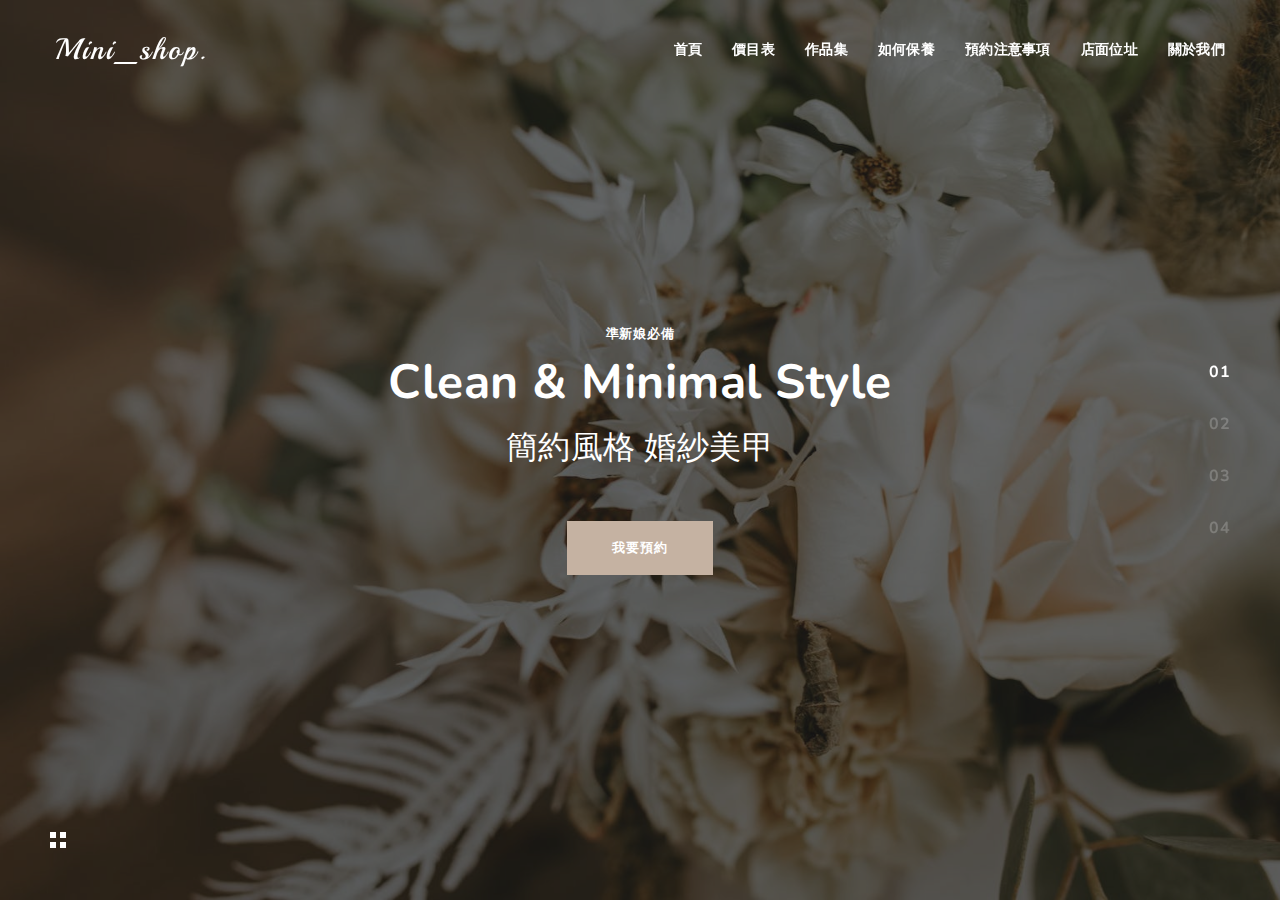
==== index.html @ 3e396a77 "demo_4_v1.0" ====
<!DOCTYPE html>
    
<html lang="zh">
<head>
    <meta charset="utf-8">
    <meta http-equiv="X-UA-Compatible" content="IE=edge">

    <title>Mini_shop | Welcome to Mini_shop</title>
    <meta name="author" content="柴柴網頁設計">
    <meta name="keywords" content="網頁設計,網站架設,個人形象網站,品牌官網,LOGO設計">
    <meta name="format-detection" content="telephone=no">
    <meta name="copyright" content="柴柴網頁設計, All Rights Reserved">
    <meta name="description" content="擅長：美業形象網站設計、個人品牌官網、網頁設計、網站架設、LOGO設計">

    <!-- Open Graph Protocol-->
    <meta property="og:type" content="website">
    <meta property="og:site_name" content="柴柴網頁設計">
    <meta property="og:title" content="柴柴網頁設計">
    <meta property="og:image" content="assets/images/home/home-fullscreen-7.png">
    <meta property="og:description" content="擅長：個人形象網站設計、個人品牌官網、網頁設計、網站架設、LOGO設計">
    <meta property="og:url" content="">

    <link rel="icon" type="image/png" href="assets/images/favicon.png">

    <meta name="viewport" content="width=device-width, initial-scale=1">

    <!-- START: Styles -->

    <!-- Google Fonts -->
    <link href="https://fonts.googleapis.com/css?family=Nunito:400,700%7cPlayball%7cPT+Serif:700i" rel="stylesheet"><!-- %7c -->

    <!-- Bootstrap -->
    <link rel="stylesheet" href="assets/vendor/bootstrap/dist/css/bootstrap.min.css">

    <!-- Font Awesome -->
    <link rel="stylesheet" href="assets/vendor/@fortawesome/fontawesome-free/css/brands.css">
    <link rel="stylesheet" href="assets/vendor/@fortawesome/fontawesome-free/css/solid.css">
    <link rel="stylesheet" href="assets/vendor/@fortawesome/fontawesome-free/css/fontawesome.css">

    <!-- Pe icon 7 stroke -->
    <link rel="stylesheet" href="assets/vendor/pixeden-stroke-7-icon/pe-icon-7-stroke/dist/pe-icon-7-stroke.min.css">

    <!-- Lightgallery -->
    <link rel="stylesheet" type="text/css" href="assets/vendor/lightgallery/dist/css/lightgallery.min.css">

    <!-- Swiper -->
    <link rel="stylesheet" type="text/css" href="assets/vendor/swiper/dist/css/swiper.min.css">

    <!-- Mimilism -->
    <link rel="stylesheet" href="assets/css/mimilism.css">

    <!-- Custom Styles -->
    <link rel="stylesheet" href="assets/css/custom.css">
    
    <!-- END: Styles -->

    <!-- jQuery -->
    <script src="assets/vendor/jquery/dist/jquery.min.js"></script>

</head>

<body>
    <div class="dk-main">
    <!--
        START: Navbar

        Additional Classes:
            .dk-navbar-sticky
            .dk-navbar-transparent
            .dk-navbar-white
            .dk-navbar-fullscreen || .dk-navbar-(xl, lg, md, sm)-fullscreen
    -->
        <nav class="dk-navbar dk-navbar-fixed dk-navbar-transparent dk-navbar-white dk-navbar-lg-fullscreen">
            <div class="container">
                <div class="dk-nav-content">
                    <a href="index.html" class="dk-nav-logo">Mini_shop.</a>
                    <ul class="dk-nav dk-nav-align-right">  
                        <li class="">
                            <a href="index.html">
                                首頁
                            </a>
                        </li>
                        <li class="">
                            <a href="price.html">
                                價目表
                            </a>
                        </li>
                        <li class="">
                            <a href="work.html">
                                作品集
                            </a>
                        </li>
                        <li>
                            <a href="QApage.html">
                                如何保養
                            </a>
                        </li>
                        <li>
                            <a href="reserve.html">
                                預約注意事項
                            </a>
                        </li>
                        <li class="">
                            <a href="contact.html">
                                店面位址
                            </a>
                        </li> 
                        <li class="">
                            <a href="about.html">
                                關於我們
                            </a>
                        </li>
                    </ul>
                </div>
            </div>
        </nav>

        <div class="dk-navbar dk-navbar-fullscreen">
            <div class="container">
                <div class="d-block"></div>
                <div class="dk-nav-content">
                </div>
            </div>
        </div>
        <!-- END: Navbar -->


        <!-- START: Slider Fullscreen

                Additional Classes:
                .dk-swiper-fullscreen

            Additional Attributes:
                data-swiper-arrows
                data-swiper-arrows-clone
                data-swiper-speed
                data-swiper-space
                data-swiper-slides
                data-swiper-loop
                data-swiper-freeMode
                data-swiper-autoHeight
                data-swiper-breakpoints
                data-swiper-grabCursor
                data-swiper-lazy

        -->
        <div class="swiper-container dk-swiper dk-swiper-fullscreen dk-swiper-white"
            data-swiper-slides="1"
            data-swiper-space="0"
            data-swiper-speed="600"
            data-swiper-fullscreen="true"
            data-swiper-pagination="true"
            data-swiper-lazy="true">

            <div class="swiper-wrapper">
                
                
                <div class="swiper-slide">
                    <div class="dk-swiper-slide">
                        <div class="bg-image bg-image-right" style="background-color: #fff;">
                            <img data-src="assets/images/home/work_25.png" class="swiper-lazy" alt="">
                            <div style="background-color: rgba(32, 32, 32, .6);"></div>
                        </div>
                        <div class="swiper-lazy-preloader swiper-lazy-preloader-white"></div>
                        <div class="dk-portfolio-item dk-portfolio-item-center dk-portfolio-item-white dk-portfolio-item-style-fullscreen">
                            <div class="dk-portfolio-item-info">
                                <div class="dk-portfolio-item-category">準新娘必備</div>
                                <h2 class="display-3 dk-portfolio-item-title"><a href="#">Clean &amp; Minimal Style</a></h2>
                                <p class="display-5 text-white">簡約風格 婚紗美甲</p>
                                <a href="reserve.html" class="dk-btn dk-btn-hover-white dk-btn-md mt-25">我要預約</a>
                            </div>
                            <a href="reserve.html" class="dk-icon-quote dk-icon-quote-white dk-portfolio-fullscreen-btn"></a>
                        </div>
                    </div>
                </div>
                
                
                <div class="swiper-slide">
                    <div class="dk-swiper-slide">
                        <div class="bg-image bg-image-right" style="background-color: #fff;">
                            <img data-src="assets/images/home/work_26.png" class="swiper-lazy" alt="">
                            <div style="background-color: rgba(32, 32, 32, .6);"></div>
                        </div>
                        <div class="swiper-lazy-preloader swiper-lazy-preloader-white"></div>
                        <div class="dk-portfolio-item dk-portfolio-item-center dk-portfolio-item-white dk-portfolio-item-style-fullscreen">
                            <div class="dk-portfolio-item-info">
                                <div class="dk-portfolio-item-category">紀念日籌備</div>
                                <h2 class="display-3 dk-portfolio-item-title"><a href="#">Some Wedding Day</a></h2>
                                <p class="display-5 text-white">客製化 結婚紀念款</p>
                                <a href="reserve.html" class="dk-btn dk-btn-hover-white dk-btn-md mt-25">我要預約</a>
                            </div>
                            <a href="reserve.html" class="dk-icon-quote dk-icon-quote-white dk-portfolio-fullscreen-btn"></a>
                        </div>
                    </div>
                </div>
                
                
                <div class="swiper-slide">
                    <div class="dk-swiper-slide">
                        <div class="bg-image bg-image-right" style="background-color: #fff;">
                            <img data-src="assets/images/home/work_27.png" class="swiper-lazy" alt="">
                            <div style="background-color: rgba(32, 32, 32, .6);"></div>
                        </div>
                        <div class="swiper-lazy-preloader swiper-lazy-preloader-white"></div>
                        <div class="dk-portfolio-item dk-portfolio-item-center dk-portfolio-item-white dk-portfolio-item-style-fullscreen">
                            <div class="dk-portfolio-item-info">
                                <div class="dk-portfolio-item-category">Design</div>
                                <h2 class="display-3 dk-portfolio-item-title"><a href="#">Minimal Style</a></h2>
                                <p class="display-5 text-white">簡約質感風格</p>
                                <a href="work.html" class="dk-btn dk-btn-hover-white dk-btn-md mt-25">點我看作品</a>
                            </div>
                            <a href="work.html" class="dk-icon-quote dk-icon-quote-white dk-portfolio-fullscreen-btn"></a>
                        </div>
                    </div>
                </div>
                
                
                <div class="swiper-slide">
                    <div class="dk-swiper-slide">
                        <div class="bg-image bg-image-right" style="background-color: #fff;">
                            <img data-src="assets/images/home/work_28.png" class="swiper-lazy" alt="">
                            <div style="background-color: rgba(32, 32, 32, .6);"></div>
                        </div>
                        <div class="swiper-lazy-preloader swiper-lazy-preloader-white"></div>
                        <div class="dk-portfolio-item dk-portfolio-item-center dk-portfolio-item-white dk-portfolio-item-style-fullscreen">
                            <div class="dk-portfolio-item-info">
                                <div class="dk-portfolio-item-category">極致保養</div>
                                <h2 class="display-3 dk-portfolio-item-title"><a href="#">Essential Oil Care</a></h2>
                                <p class="display-5 text-white">精選精油保養</p>
                                <a href="QApage.html" class="dk-btn dk-btn-hover-white dk-btn-md mt-25">如何保養</a>
                            </div>
                            <a href="QApage.html" class="dk-icon-quote dk-icon-quote-white dk-portfolio-fullscreen-btn"></a>
                        </div>
                    </div>
                </div>
                
            </div>
            <div class="swiper-pagination"></div>
        </div>
        <!-- END: Slider Main -->


    </div>

    
    
<!-- START: Scripts -->

<!-- Object Fit Images -->
<script src="assets/vendor/object-fit-images/dist/ofi.min.js"></script>

<!-- Popper -->
<script src="assets/vendor/popper.js/dist/umd/popper.min.js"></script>

<!-- Bootstrap -->
<script src="assets/vendor/tether/dist/js/tether.min.js"></script>
<script src="assets/vendor/bootstrap/dist/js/bootstrap.min.js"></script>

<!-- Sticky Kit -->
<script src="assets/vendor/sticky-kit/dist/sticky-kit.min.js"></script>

<!-- Jarallax -->
<script src="assets/vendor/jarallax/dist/jarallax.min.js"></script>
<script src="assets/vendor/jarallax/dist/jarallax-video.min.js"></script>

<!-- Isotope -->
<script src="assets/vendor/isotope-layout/dist/isotope.pkgd.min.js"></script>

<!-- ImagesLoaded -->
<script src="assets/vendor/imagesloaded/imagesloaded.pkgd.min.js"></script>

<!-- Lightgallery -->
<script src="assets/vendor/lightgallery/dist/js/lightgallery.min.js"></script>
<script src="assets/vendor/lg-fullscreen/dist/lg-fullscreen.min.js"></script>
<script src="assets/vendor/lg-video/dist/lg-video.min.js"></script>

<!-- Swiper -->
<script src="assets/vendor/swiper/dist/js/swiper.min.js"></script>

<!-- Jquery Form -->
<script src="assets/vendor/jquery-form/dist/jquery.form.min.js"></script>

<!-- The Mimilism -->
<script src="assets/js/mimilism.min.js"></script>
<script src="assets/js/mimilism-init.js"></script>
<!-- END: Scripts -->


    
</body>
</html>
---- assets/vendor/@fortawesome/fontawesome-free/css/brands.css ----
/*!
 * Font Awesome Free 5.2.0 by @fontawesome - https://fontawesome.com
 * License - https://fontawesome.com/license (Icons: CC BY 4.0, Fonts: SIL OFL 1.1, Code: MIT License)
 */
@font-face {
  font-family: 'Font Awesome 5 Brands';
  font-style: normal;
  font-weight: normal;
  src: url("../webfonts/fa-brands-400.eot");
  src: url("../webfonts/fa-brands-400.eot?#iefix") format("embedded-opentype"), url("../webfonts/fa-brands-400.woff2") format("woff2"), url("../webfonts/fa-brands-400.woff") format("woff"), url("../webfonts/fa-brands-400.ttf") format("truetype"), url("../webfonts/fa-brands-400.svg#fontawesome") format("svg"); }

.fab {
  font-family: 'Font Awesome 5 Brands'; }
---- assets/vendor/@fortawesome/fontawesome-free/css/solid.css ----
/*!
 * Font Awesome Free 5.2.0 by @fontawesome - https://fontawesome.com
 * License - https://fontawesome.com/license (Icons: CC BY 4.0, Fonts: SIL OFL 1.1, Code: MIT License)
 */
@font-face {
  font-family: 'Font Awesome 5 Free';
  font-style: normal;
  font-weight: 900;
  src: url("../webfonts/fa-solid-900.eot");
  src: url("../webfonts/fa-solid-900.eot?#iefix") format("embedded-opentype"), url("../webfonts/fa-solid-900.woff2") format("woff2"), url("../webfonts/fa-solid-900.woff") format("woff"), url("../webfonts/fa-solid-900.ttf") format("truetype"), url("../webfonts/fa-solid-900.svg#fontawesome") format("svg"); }

.fa,
.fas {
  font-family: 'Font Awesome 5 Free';
  font-weight: 900; }
---- assets/vendor/pixeden-stroke-7-icon/pe-icon-7-stroke/dist/pe-icon-7-stroke.min.css ----
.pe-fw,.pe-li{text-align:center}@font-face{font-family:Pe-icon-7-stroke;src:url(../fonts/Pe-icon-7-stroke.eot?d7yf1v);src:url(../fonts/Pe-icon-7-stroke.eot?#iefixd7yf1v) format('embedded-opentype'),url(../fonts/Pe-icon-7-stroke.woff?d7yf1v) format('woff'),url(../fonts/Pe-icon-7-stroke.ttf?d7yf1v) format('truetype'),url(../fonts/Pe-icon-7-stroke.svg?d7yf1v#Pe-icon-7-stroke) format('svg');font-weight:400;font-style:normal}[class*=" pe-7s-"],[class^=pe-7s-]{display:inline-block;font-family:Pe-icon-7-stroke;speak:none;font-style:normal;font-weight:400;font-variant:normal;text-transform:none;line-height:1;-webkit-font-smoothing:antialiased;-moz-osx-font-smoothing:grayscale}/*! Modified from font-awesome helper CSS classes - PIXEDEN
 *  Font Awesome 4.0.3 by @davegandy - http://fontawesome.io - @fontawesome
 *  License - http://fontawesome.io/license (CSS: MIT License)
 */.pe-lg{font-size:1.33em;line-height:.75em;vertical-align:-15%}.pe-stack,.pe-va{vertical-align:middle}.pe-2x{font-size:2em}.pe-3x{font-size:3em}.pe-4x{font-size:4em}.pe-5x{font-size:5em}.pe-fw{width:1.28571em}.pe-ul{padding-left:0;margin-left:2.14286em;list-style-type:none}.pe-ul>li{position:relative}.pe-li{position:absolute;left:-2.14286em;width:2.14286em;top:.14286em}.pe-li.pe-lg{left:-1.85714em}.pe-border{padding:.2em .25em .15em;border-radius:.1em;border:.08em solid #eaeaea}.pull-right{float:right}.pe.pull-left{float:left;margin-right:.3em;margin-left:.3em}.pe-spin{-webkit-animation:spin 2s infinite linear;animation:spin 2s infinite linear}@-webkit-keyframes spin{0%{-webkit-transform:rotate(0);transform:rotate(0)}100%{-webkit-transform:rotate(359deg);transform:rotate(359deg)}}@keyframes spin{0%{-webkit-transform:rotate(0);transform:rotate(0)}100%{-webkit-transform:rotate(359deg);transform:rotate(359deg)}}.pe-rotate-90{filter:progid:DXImageTransform.Microsoft.BasicImage(rotation=1);-webkit-transform:rotate(90deg);-ms-transform:rotate(90deg);transform:rotate(90deg)}.pe-rotate-180{filter:progid:DXImageTransform.Microsoft.BasicImage(rotation=2);-webkit-transform:rotate(180deg);-ms-transform:rotate(180deg);transform:rotate(180deg)}.pe-rotate-270{filter:progid:DXImageTransform.Microsoft.BasicImage(rotation=3);-webkit-transform:rotate(270deg);-ms-transform:rotate(270deg);transform:rotate(270deg)}.pe-flip-horizontal{filter:progid:DXImageTransform.Microsoft.BasicImage(rotation=0, mirror=1);-webkit-transform:scale(-1,1);-ms-transform:scale(-1,1);transform:scale(-1,1)}.pe-flip-vertical{filter:progid:DXImageTransform.Microsoft.BasicImage(rotation=2, mirror=1);-webkit-transform:scale(1,-1);-ms-transform:scale(1,-1);transform:scale(1,-1)}.pe-stack{position:relative;display:inline-block;width:2em;height:2em;line-height:2em}.pe-stack-1x,.pe-stack-2x{position:absolute;left:0;width:100%;text-align:center}.pe-stack-1x{line-height:inherit}.pe-stack-2x{font-size:2em}.pe-inverse{color:#fff}.pe-7s-album:before{content:"\e6aa"}.pe-7s-arc:before{content:"\e6ab"}.pe-7s-back-2:before{content:"\e6ac"}.pe-7s-bandaid:before{content:"\e6ad"}.pe-7s-car:before{content:"\e6ae"}.pe-7s-diamond:before{content:"\e6af"}.pe-7s-door-lock:before{content:"\e6b0"}.pe-7s-eyedropper:before{content:"\e6b1"}.pe-7s-female:before{content:"\e6b2"}.pe-7s-gym:before{content:"\e6b3"}.pe-7s-hammer:before{content:"\e6b4"}.pe-7s-headphones:before{content:"\e6b5"}.pe-7s-helm:before{content:"\e6b6"}.pe-7s-hourglass:before{content:"\e6b7"}.pe-7s-leaf:before{content:"\e6b8"}.pe-7s-magic-wand:before{content:"\e6b9"}.pe-7s-male:before{content:"\e6ba"}.pe-7s-map-2:before{content:"\e6bb"}.pe-7s-next-2:before{content:"\e6bc"}.pe-7s-paint-bucket:before{content:"\e6bd"}.pe-7s-pendrive:before{content:"\e6be"}.pe-7s-photo:before{content:"\e6bf"}.pe-7s-piggy:before{content:"\e6c0"}.pe-7s-plugin:before{content:"\e6c1"}.pe-7s-refresh-2:before{content:"\e6c2"}.pe-7s-rocket:before{content:"\e6c3"}.pe-7s-settings:before{content:"\e6c4"}.pe-7s-shield:before{content:"\e6c5"}.pe-7s-smile:before{content:"\e6c6"}.pe-7s-usb:before{content:"\e6c7"}.pe-7s-vector:before{content:"\e6c8"}.pe-7s-wine:before{content:"\e6c9"}.pe-7s-cloud-upload:before{content:"\e68a"}.pe-7s-cash:before{content:"\e68c"}.pe-7s-close:before{content:"\e680"}.pe-7s-bluetooth:before{content:"\e68d"}.pe-7s-cloud-download:before{content:"\e68b"}.pe-7s-way:before{content:"\e68e"}.pe-7s-close-circle:before{content:"\e681"}.pe-7s-id:before{content:"\e68f"}.pe-7s-angle-up:before{content:"\e682"}.pe-7s-wristwatch:before{content:"\e690"}.pe-7s-angle-up-circle:before{content:"\e683"}.pe-7s-world:before{content:"\e691"}.pe-7s-angle-right:before{content:"\e684"}.pe-7s-volume:before{content:"\e692"}.pe-7s-angle-right-circle:before{content:"\e685"}.pe-7s-users:before{content:"\e693"}.pe-7s-angle-left:before{content:"\e686"}.pe-7s-user-female:before{content:"\e694"}.pe-7s-angle-left-circle:before{content:"\e687"}.pe-7s-up-arrow:before{content:"\e695"}.pe-7s-angle-down:before{content:"\e688"}.pe-7s-switch:before{content:"\e696"}.pe-7s-angle-down-circle:before{content:"\e689"}.pe-7s-scissors:before{content:"\e697"}.pe-7s-wallet:before{content:"\e600"}.pe-7s-safe:before{content:"\e698"}.pe-7s-volume2:before{content:"\e601"}.pe-7s-volume1:before{content:"\e602"}.pe-7s-voicemail:before{content:"\e603"}.pe-7s-video:before{content:"\e604"}.pe-7s-user:before{content:"\e605"}.pe-7s-upload:before{content:"\e606"}.pe-7s-unlock:before{content:"\e607"}.pe-7s-umbrella:before{content:"\e608"}.pe-7s-trash:before{content:"\e609"}.pe-7s-tools:before{content:"\e60a"}.pe-7s-timer:before{content:"\e60b"}.pe-7s-ticket:before{content:"\e60c"}.pe-7s-target:before{content:"\e60d"}.pe-7s-sun:before{content:"\e60e"}.pe-7s-study:before{content:"\e60f"}.pe-7s-stopwatch:before{content:"\e610"}.pe-7s-star:before{content:"\e611"}.pe-7s-speaker:before{content:"\e612"}.pe-7s-signal:before{content:"\e613"}.pe-7s-shuffle:before{content:"\e614"}.pe-7s-shopbag:before{content:"\e615"}.pe-7s-share:before{content:"\e616"}.pe-7s-server:before{content:"\e617"}.pe-7s-search:before{content:"\e618"}.pe-7s-film:before{content:"\e6a5"}.pe-7s-science:before{content:"\e619"}.pe-7s-disk:before{content:"\e6a6"}.pe-7s-ribbon:before{content:"\e61a"}.pe-7s-repeat:before{content:"\e61b"}.pe-7s-refresh:before{content:"\e61c"}.pe-7s-add-user:before{content:"\e6a9"}.pe-7s-refresh-cloud:before{content:"\e61d"}.pe-7s-paperclip:before{content:"\e69c"}.pe-7s-radio:before{content:"\e61e"}.pe-7s-note2:before{content:"\e69d"}.pe-7s-print:before{content:"\e61f"}.pe-7s-network:before{content:"\e69e"}.pe-7s-prev:before{content:"\e620"}.pe-7s-mute:before{content:"\e69f"}.pe-7s-power:before{content:"\e621"}.pe-7s-medal:before{content:"\e6a0"}.pe-7s-portfolio:before{content:"\e622"}.pe-7s-like2:before{content:"\e6a1"}.pe-7s-plus:before{content:"\e623"}.pe-7s-left-arrow:before{content:"\e6a2"}.pe-7s-play:before{content:"\e624"}.pe-7s-key:before{content:"\e6a3"}.pe-7s-plane:before{content:"\e625"}.pe-7s-joy:before{content:"\e6a4"}.pe-7s-photo-gallery:before{content:"\e626"}.pe-7s-pin:before{content:"\e69b"}.pe-7s-phone:before{content:"\e627"}.pe-7s-plug:before{content:"\e69a"}.pe-7s-pen:before{content:"\e628"}.pe-7s-right-arrow:before{content:"\e699"}.pe-7s-paper-plane:before{content:"\e629"}.pe-7s-delete-user:before{content:"\e6a7"}.pe-7s-paint:before{content:"\e62a"}.pe-7s-bottom-arrow:before{content:"\e6a8"}.pe-7s-notebook:before{content:"\e62b"}.pe-7s-note:before{content:"\e62c"}.pe-7s-next:before{content:"\e62d"}.pe-7s-news-paper:before{content:"\e62e"}.pe-7s-musiclist:before{content:"\e62f"}.pe-7s-music:before{content:"\e630"}.pe-7s-mouse:before{content:"\e631"}.pe-7s-more:before{content:"\e632"}.pe-7s-moon:before{content:"\e633"}.pe-7s-monitor:before{content:"\e634"}.pe-7s-micro:before{content:"\e635"}.pe-7s-menu:before{content:"\e636"}.pe-7s-map:before{content:"\e637"}.pe-7s-map-marker:before{content:"\e638"}.pe-7s-mail:before{content:"\e639"}.pe-7s-mail-open:before{content:"\e63a"}.pe-7s-mail-open-file:before{content:"\e63b"}.pe-7s-magnet:before{content:"\e63c"}.pe-7s-loop:before{content:"\e63d"}.pe-7s-look:before{content:"\e63e"}.pe-7s-lock:before{content:"\e63f"}.pe-7s-lintern:before{content:"\e640"}.pe-7s-link:before{content:"\e641"}.pe-7s-like:before{content:"\e642"}.pe-7s-light:before{content:"\e643"}.pe-7s-less:before{content:"\e644"}.pe-7s-keypad:before{content:"\e645"}.pe-7s-junk:before{content:"\e646"}.pe-7s-info:before{content:"\e647"}.pe-7s-home:before{content:"\e648"}.pe-7s-help2:before{content:"\e649"}.pe-7s-help1:before{content:"\e64a"}.pe-7s-graph3:before{content:"\e64b"}.pe-7s-graph2:before{content:"\e64c"}.pe-7s-graph1:before{content:"\e64d"}.pe-7s-graph:before{content:"\e64e"}.pe-7s-global:before{content:"\e64f"}.pe-7s-gleam:before{content:"\e650"}.pe-7s-glasses:before{content:"\e651"}.pe-7s-gift:before{content:"\e652"}.pe-7s-folder:before{content:"\e653"}.pe-7s-flag:before{content:"\e654"}.pe-7s-filter:before{content:"\e655"}.pe-7s-file:before{content:"\e656"}.pe-7s-expand1:before{content:"\e657"}.pe-7s-exapnd2:before{content:"\e658"}.pe-7s-edit:before{content:"\e659"}.pe-7s-drop:before{content:"\e65a"}.pe-7s-drawer:before{content:"\e65b"}.pe-7s-download:before{content:"\e65c"}.pe-7s-display2:before{content:"\e65d"}.pe-7s-display1:before{content:"\e65e"}.pe-7s-diskette:before{content:"\e65f"}.pe-7s-date:before{content:"\e660"}.pe-7s-cup:before{content:"\e661"}.pe-7s-culture:before{content:"\e662"}.pe-7s-crop:before{content:"\e663"}.pe-7s-credit:before{content:"\e664"}.pe-7s-copy-file:before{content:"\e665"}.pe-7s-config:before{content:"\e666"}.pe-7s-compass:before{content:"\e667"}.pe-7s-comment:before{content:"\e668"}.pe-7s-coffee:before{content:"\e669"}.pe-7s-cloud:before{content:"\e66a"}.pe-7s-clock:before{content:"\e66b"}.pe-7s-check:before{content:"\e66c"}.pe-7s-chat:before{content:"\e66d"}.pe-7s-cart:before{content:"\e66e"}.pe-7s-camera:before{content:"\e66f"}.pe-7s-call:before{content:"\e670"}.pe-7s-calculator:before{content:"\e671"}.pe-7s-browser:before{content:"\e672"}.pe-7s-box2:before{content:"\e673"}.pe-7s-box1:before{content:"\e674"}.pe-7s-bookmarks:before{content:"\e675"}.pe-7s-bicycle:before{content:"\e676"}.pe-7s-bell:before{content:"\e677"}.pe-7s-battery:before{content:"\e678"}.pe-7s-ball:before{content:"\e679"}.pe-7s-back:before{content:"\e67a"}.pe-7s-attention:before{content:"\e67b"}.pe-7s-anchor:before{content:"\e67c"}.pe-7s-albums:before{content:"\e67d"}.pe-7s-alarm:before{content:"\e67e"}.pe-7s-airplay:before{content:"\e67f"}
---- assets/vendor/lightgallery/dist/css/lightgallery.min.css ----
.lg-sub-html,.lg-toolbar{background-color:rgba(0,0,0,.45)}@font-face{font-family:lg;src:url(../fonts/lg.eot?n1z373);src:url(../fonts/lg.eot?#iefixn1z373) format("embedded-opentype"),url(../fonts/lg.woff?n1z373) format("woff"),url(../fonts/lg.ttf?n1z373) format("truetype"),url(../fonts/lg.svg?n1z373#lg) format("svg");font-weight:400;font-style:normal}.lg-icon{font-family:lg;speak:none;font-style:normal;font-weight:400;font-variant:normal;text-transform:none;line-height:1;-webkit-font-smoothing:antialiased;-moz-osx-font-smoothing:grayscale}.lg-actions .lg-next,.lg-actions .lg-prev{background-color:rgba(0,0,0,.45);border-radius:2px;color:#999;cursor:pointer;display:block;font-size:22px;margin-top:-10px;padding:8px 10px 9px;position:absolute;top:50%;z-index:1080;border:none;outline:0}.lg-actions .lg-next.disabled,.lg-actions .lg-prev.disabled{pointer-events:none;opacity:.5}.lg-actions .lg-next:hover,.lg-actions .lg-prev:hover{color:#FFF}.lg-actions .lg-next{right:20px}.lg-actions .lg-next:before{content:"\e095"}.lg-actions .lg-prev{left:20px}.lg-actions .lg-prev:after{content:"\e094"}@-webkit-keyframes lg-right-end{0%,100%{left:0}50%{left:-30px}}@-moz-keyframes lg-right-end{0%,100%{left:0}50%{left:-30px}}@-ms-keyframes lg-right-end{0%,100%{left:0}50%{left:-30px}}@keyframes lg-right-end{0%,100%{left:0}50%{left:-30px}}@-webkit-keyframes lg-left-end{0%,100%{left:0}50%{left:30px}}@-moz-keyframes lg-left-end{0%,100%{left:0}50%{left:30px}}@-ms-keyframes lg-left-end{0%,100%{left:0}50%{left:30px}}@keyframes lg-left-end{0%,100%{left:0}50%{left:30px}}.lg-outer.lg-right-end .lg-object{-webkit-animation:lg-right-end .3s;-o-animation:lg-right-end .3s;animation:lg-right-end .3s;position:relative}.lg-outer.lg-left-end .lg-object{-webkit-animation:lg-left-end .3s;-o-animation:lg-left-end .3s;animation:lg-left-end .3s;position:relative}.lg-toolbar{z-index:1082;left:0;position:absolute;top:0;width:100%}.lg-toolbar .lg-icon{color:#999;cursor:pointer;float:right;font-size:24px;height:47px;line-height:27px;padding:10px 0;text-align:center;width:50px;text-decoration:none!important;outline:0;-webkit-transition:color .2s linear;-o-transition:color .2s linear;transition:color .2s linear}.lg-toolbar .lg-icon:hover{color:#FFF}.lg-toolbar .lg-close:after{content:"\e070"}.lg-toolbar .lg-download:after{content:"\e0f2"}.lg-sub-html{bottom:0;color:#EEE;font-size:16px;left:0;padding:10px 40px;position:fixed;right:0;text-align:center;z-index:1080}.lg-sub-html h4{margin:0;font-size:13px;font-weight:700}.lg-sub-html p{font-size:12px;margin:5px 0 0}#lg-counter{color:#999;display:inline-block;font-size:16px;padding-left:20px;padding-top:12px;vertical-align:middle}.lg-next,.lg-prev,.lg-toolbar{opacity:1;-webkit-transition:-webkit-transform .35s cubic-bezier(0,0,.25,1) 0s,opacity .35s cubic-bezier(0,0,.25,1) 0s,color .2s linear;-moz-transition:-moz-transform .35s cubic-bezier(0,0,.25,1) 0s,opacity .35s cubic-bezier(0,0,.25,1) 0s,color .2s linear;-o-transition:-o-transform .35s cubic-bezier(0,0,.25,1) 0s,opacity .35s cubic-bezier(0,0,.25,1) 0s,color .2s linear;transition:transform .35s cubic-bezier(0,0,.25,1) 0s,opacity .35s cubic-bezier(0,0,.25,1) 0s,color .2s linear}.lg-hide-items .lg-prev{opacity:0;-webkit-transform:translate3d(-10px,0,0);transform:translate3d(-10px,0,0)}.lg-hide-items .lg-next{opacity:0;-webkit-transform:translate3d(10px,0,0);transform:translate3d(10px,0,0)}.lg-hide-items .lg-toolbar{opacity:0;-webkit-transform:translate3d(0,-10px,0);transform:translate3d(0,-10px,0)}body:not(.lg-from-hash) .lg-outer.lg-start-zoom .lg-object{-webkit-transform:scale3d(.5,.5,.5);transform:scale3d(.5,.5,.5);opacity:0;-webkit-transition:-webkit-transform 250ms cubic-bezier(0,0,.25,1) 0s,opacity 250ms cubic-bezier(0,0,.25,1)!important;-moz-transition:-moz-transform 250ms cubic-bezier(0,0,.25,1) 0s,opacity 250ms cubic-bezier(0,0,.25,1)!important;-o-transition:-o-transform 250ms cubic-bezier(0,0,.25,1) 0s,opacity 250ms cubic-bezier(0,0,.25,1)!important;transition:transform 250ms cubic-bezier(0,0,.25,1) 0s,opacity 250ms cubic-bezier(0,0,.25,1)!important;-webkit-transform-origin:50% 50%;-moz-transform-origin:50% 50%;-ms-transform-origin:50% 50%;transform-origin:50% 50%}body:not(.lg-from-hash) .lg-outer.lg-start-zoom .lg-item.lg-complete .lg-object{-webkit-transform:scale3d(1,1,1);transform:scale3d(1,1,1);opacity:1}.lg-outer .lg-thumb-outer{background-color:#0D0A0A;bottom:0;position:absolute;width:100%;z-index:1080;max-height:350px;-webkit-transform:translate3d(0,100%,0);transform:translate3d(0,100%,0);-webkit-transition:-webkit-transform .25s cubic-bezier(0,0,.25,1) 0s;-moz-transition:-moz-transform .25s cubic-bezier(0,0,.25,1) 0s;-o-transition:-o-transform .25s cubic-bezier(0,0,.25,1) 0s;transition:transform .25s cubic-bezier(0,0,.25,1) 0s}.lg-outer .lg-thumb-outer.lg-grab .lg-thumb-item{cursor:-webkit-grab;cursor:-moz-grab;cursor:-o-grab;cursor:-ms-grab;cursor:grab}.lg-outer .lg-thumb-outer.lg-grabbing .lg-thumb-item{cursor:move;cursor:-webkit-grabbing;cursor:-moz-grabbing;cursor:-o-grabbing;cursor:-ms-grabbing;cursor:grabbing}.lg-outer .lg-thumb-outer.lg-dragging .lg-thumb{-webkit-transition-duration:0s!important;transition-duration:0s!important}.lg-outer.lg-thumb-open .lg-thumb-outer{-webkit-transform:translate3d(0,0,0);transform:translate3d(0,0,0)}.lg-outer .lg-thumb{padding:10px 0;height:100%;margin-bottom:-5px}.lg-outer .lg-thumb-item{cursor:pointer;float:left;overflow:hidden;height:100%;border:2px solid #FFF;border-radius:4px;margin-bottom:5px}@media (min-width:1025px){.lg-outer .lg-thumb-item{-webkit-transition:border-color .25s ease;-o-transition:border-color .25s ease;transition:border-color .25s ease}}.lg-outer .lg-thumb-item.active,.lg-outer .lg-thumb-item:hover{border-color:#a90707}.lg-outer .lg-thumb-item img{width:100%;height:100%;object-fit:cover}.lg-outer.lg-has-thumb .lg-item{padding-bottom:120px}.lg-outer.lg-can-toggle .lg-item{padding-bottom:0}.lg-outer.lg-pull-caption-up .lg-sub-html{-webkit-transition:bottom .25s ease;-o-transition:bottom .25s ease;transition:bottom .25s ease}.lg-outer.lg-pull-caption-up.lg-thumb-open .lg-sub-html{bottom:100px}.lg-outer .lg-toogle-thumb{background-color:#0D0A0A;border-radius:2px 2px 0 0;color:#999;cursor:pointer;font-size:24px;height:39px;line-height:27px;padding:5px 0;position:absolute;right:20px;text-align:center;top:-39px;width:50px}.lg-outer .lg-toogle-thumb:hover,.lg-outer.lg-dropdown-active #lg-share{color:#FFF}.lg-outer .lg-toogle-thumb:after{content:"\e1ff"}.lg-outer .lg-video-cont{display:inline-block;vertical-align:middle;max-width:1140px;max-height:100%;width:100%;padding:0 5px}.lg-outer .lg-video{width:100%;height:0;padding-bottom:56.25%;overflow:hidden;position:relative}.lg-outer .lg-video .lg-object{display:inline-block;position:absolute;top:0;left:0;width:100%!important;height:100%!important}.lg-outer .lg-video .lg-video-play{width:84px;height:59px;position:absolute;left:50%;top:50%;margin-left:-42px;margin-top:-30px;z-index:1080;cursor:pointer}.lg-outer .lg-has-iframe .lg-video{-webkit-overflow-scrolling:touch;overflow:auto}.lg-outer .lg-has-vimeo .lg-video-play{background:url(../img/vimeo-play.png) no-repeat}.lg-outer .lg-has-vimeo:hover .lg-video-play{background:url(../img/vimeo-play.png) 0 -58px no-repeat}.lg-outer .lg-has-html5 .lg-video-play{background:url(../img/video-play.png) no-repeat;height:64px;margin-left:-32px;margin-top:-32px;width:64px;opacity:.8}.lg-outer .lg-has-html5:hover .lg-video-play{opacity:1}.lg-outer .lg-has-youtube .lg-video-play{background:url(../img/youtube-play.png) no-repeat}.lg-outer .lg-has-youtube:hover .lg-video-play{background:url(../img/youtube-play.png) 0 -60px no-repeat}.lg-outer .lg-video-object{width:100%!important;height:100%!important;position:absolute;top:0;left:0}.lg-outer .lg-has-video .lg-video-object{visibility:hidden}.lg-outer .lg-has-video.lg-video-playing .lg-object,.lg-outer .lg-has-video.lg-video-playing .lg-video-play{display:none}.lg-outer .lg-has-video.lg-video-playing .lg-video-object{visibility:visible}.lg-progress-bar{background-color:#333;height:5px;left:0;position:absolute;top:0;width:100%;z-index:1083;opacity:0;-webkit-transition:opacity 80ms ease 0s;-moz-transition:opacity 80ms ease 0s;-o-transition:opacity 80ms ease 0s;transition:opacity 80ms ease 0s}.lg-progress-bar .lg-progress{background-color:#a90707;height:5px;width:0}.lg-progress-bar.lg-start .lg-progress{width:100%}.lg-show-autoplay .lg-progress-bar{opacity:1}.lg-autoplay-button:after{content:"\e01d"}.lg-show-autoplay .lg-autoplay-button:after{content:"\e01a"}.lg-outer.lg-css3.lg-zoom-dragging .lg-item.lg-complete.lg-zoomable .lg-image,.lg-outer.lg-css3.lg-zoom-dragging .lg-item.lg-complete.lg-zoomable .lg-img-wrap{-webkit-transition-duration:0s;transition-duration:0s}.lg-outer.lg-use-transition-for-zoom .lg-item.lg-complete.lg-zoomable .lg-img-wrap{-webkit-transition:-webkit-transform .3s cubic-bezier(0,0,.25,1) 0s;-moz-transition:-moz-transform .3s cubic-bezier(0,0,.25,1) 0s;-o-transition:-o-transform .3s cubic-bezier(0,0,.25,1) 0s;transition:transform .3s cubic-bezier(0,0,.25,1) 0s}.lg-outer.lg-use-left-for-zoom .lg-item.lg-complete.lg-zoomable .lg-img-wrap{-webkit-transition:left .3s cubic-bezier(0,0,.25,1) 0s,top .3s cubic-bezier(0,0,.25,1) 0s;-moz-transition:left .3s cubic-bezier(0,0,.25,1) 0s,top .3s cubic-bezier(0,0,.25,1) 0s;-o-transition:left .3s cubic-bezier(0,0,.25,1) 0s,top .3s cubic-bezier(0,0,.25,1) 0s;transition:left .3s cubic-bezier(0,0,.25,1) 0s,top .3s cubic-bezier(0,0,.25,1) 0s}.lg-outer .lg-item.lg-complete.lg-zoomable .lg-img-wrap{-webkit-transform:translate3d(0,0,0);transform:translate3d(0,0,0);-webkit-backface-visibility:hidden;-moz-backface-visibility:hidden;backface-visibility:hidden}.lg-outer .lg-item.lg-complete.lg-zoomable .lg-image{-webkit-transform:scale3d(1,1,1);transform:scale3d(1,1,1);-webkit-transition:-webkit-transform .3s cubic-bezier(0,0,.25,1) 0s,opacity .15s!important;-moz-transition:-moz-transform .3s cubic-bezier(0,0,.25,1) 0s,opacity .15s!important;-o-transition:-o-transform .3s cubic-bezier(0,0,.25,1) 0s,opacity .15s!important;transition:transform .3s cubic-bezier(0,0,.25,1) 0s,opacity .15s!important;-webkit-transform-origin:0 0;-moz-transform-origin:0 0;-ms-transform-origin:0 0;transform-origin:0 0;-webkit-backface-visibility:hidden;-moz-backface-visibility:hidden;backface-visibility:hidden}#lg-zoom-in:after{content:"\e311"}#lg-actual-size{font-size:20px}#lg-actual-size:after{content:"\e033"}#lg-zoom-out{opacity:.5;pointer-events:none}#lg-zoom-out:after{content:"\e312"}.lg-zoomed #lg-zoom-out{opacity:1;pointer-events:auto}.lg-outer .lg-pager-outer{bottom:60px;left:0;position:absolute;right:0;text-align:center;z-index:1080;height:10px}.lg-outer .lg-pager-outer.lg-pager-hover .lg-pager-cont{overflow:visible}.lg-outer .lg-pager-cont{cursor:pointer;display:inline-block;overflow:hidden;position:relative;vertical-align:top;margin:0 5px}.lg-outer .lg-pager-cont:hover .lg-pager-thumb-cont{opacity:1;-webkit-transform:translate3d(0,0,0);transform:translate3d(0,0,0)}.lg-outer .lg-pager-cont.lg-pager-active .lg-pager{box-shadow:0 0 0 2px #fff inset}.lg-outer .lg-pager-thumb-cont{background-color:#fff;color:#FFF;bottom:100%;height:83px;left:0;margin-bottom:20px;margin-left:-60px;opacity:0;padding:5px;position:absolute;width:120px;border-radius:3px;-webkit-transition:opacity .15s ease 0s,-webkit-transform .15s ease 0s;-moz-transition:opacity .15s ease 0s,-moz-transform .15s ease 0s;-o-transition:opacity .15s ease 0s,-o-transform .15s ease 0s;transition:opacity .15s ease 0s,transform .15s ease 0s;-webkit-transform:translate3d(0,5px,0);transform:translate3d(0,5px,0)}.lg-outer .lg-pager-thumb-cont img{width:100%;height:100%}.lg-outer .lg-pager{background-color:rgba(255,255,255,.5);border-radius:50%;box-shadow:0 0 0 8px rgba(255,255,255,.7) inset;display:block;height:12px;-webkit-transition:box-shadow .3s ease 0s;-o-transition:box-shadow .3s ease 0s;transition:box-shadow .3s ease 0s;width:12px}.lg-outer .lg-pager:focus,.lg-outer .lg-pager:hover{box-shadow:0 0 0 8px #fff inset}.lg-outer .lg-caret{border-left:10px solid transparent;border-right:10px solid transparent;border-top:10px dashed;bottom:-10px;display:inline-block;height:0;left:50%;margin-left:-5px;position:absolute;vertical-align:middle;width:0}.lg-fullscreen:after{content:"\e20c"}.lg-fullscreen-on .lg-fullscreen:after{content:"\e20d"}.lg-outer #lg-dropdown-overlay{background-color:rgba(0,0,0,.25);bottom:0;cursor:default;left:0;position:fixed;right:0;top:0;z-index:1081;opacity:0;visibility:hidden;-webkit-transition:visibility 0s linear .18s,opacity .18s linear 0s;-o-transition:visibility 0s linear .18s,opacity .18s linear 0s;transition:visibility 0s linear .18s,opacity .18s linear 0s}.lg-outer.lg-dropdown-active #lg-dropdown-overlay,.lg-outer.lg-dropdown-active .lg-dropdown{-webkit-transition-delay:0s;transition-delay:0s;-moz-transform:translate3d(0,0,0);-o-transform:translate3d(0,0,0);-ms-transform:translate3d(0,0,0);-webkit-transform:translate3d(0,0,0);transform:translate3d(0,0,0);opacity:1;visibility:visible}.lg-outer .lg-dropdown{background-color:#fff;border-radius:2px;font-size:14px;list-style-type:none;margin:0;padding:10px 0;position:absolute;right:0;text-align:left;top:50px;opacity:0;visibility:hidden;-moz-transform:translate3d(0,5px,0);-o-transform:translate3d(0,5px,0);-ms-transform:translate3d(0,5px,0);-webkit-transform:translate3d(0,5px,0);transform:translate3d(0,5px,0);-webkit-transition:-webkit-transform .18s linear 0s,visibility 0s linear .5s,opacity .18s linear 0s;-moz-transition:-moz-transform .18s linear 0s,visibility 0s linear .5s,opacity .18s linear 0s;-o-transition:-o-transform .18s linear 0s,visibility 0s linear .5s,opacity .18s linear 0s;transition:transform .18s linear 0s,visibility 0s linear .5s,opacity .18s linear 0s}.lg-outer .lg-dropdown:after{content:"";display:block;height:0;width:0;position:absolute;border:8px solid transparent;border-bottom-color:#FFF;right:16px;top:-16px}.lg-outer .lg-dropdown>li:last-child{margin-bottom:0}.lg-outer .lg-dropdown>li:hover .lg-icon,.lg-outer .lg-dropdown>li:hover a{color:#333}.lg-outer .lg-dropdown a{color:#333;display:block;white-space:pre;padding:4px 12px;font-family:"Open Sans","Helvetica Neue",Helvetica,Arial,sans-serif;font-size:12px}.lg-outer .lg-dropdown a:hover{background-color:rgba(0,0,0,.07)}.lg-outer .lg-dropdown .lg-dropdown-text{display:inline-block;line-height:1;margin-top:-3px;vertical-align:middle}.lg-outer .lg-dropdown .lg-icon{color:#333;display:inline-block;float:none;font-size:20px;height:auto;line-height:1;margin-right:8px;padding:0;vertical-align:middle;width:auto}.lg-outer,.lg-outer .lg,.lg-outer .lg-inner{width:100%;height:100%}.lg-outer #lg-share{position:relative}.lg-outer #lg-share:after{content:"\e80d"}.lg-outer #lg-share-facebook .lg-icon{color:#3b5998}.lg-outer #lg-share-facebook .lg-icon:after{content:"\e901"}.lg-outer #lg-share-twitter .lg-icon{color:#00aced}.lg-outer #lg-share-twitter .lg-icon:after{content:"\e904"}.lg-outer #lg-share-googleplus .lg-icon{color:#dd4b39}.lg-outer #lg-share-googleplus .lg-icon:after{content:"\e902"}.lg-outer #lg-share-pinterest .lg-icon{color:#cb2027}.lg-outer #lg-share-pinterest .lg-icon:after{content:"\e903"}.lg-group:after{content:"";display:table;clear:both}.lg-outer{position:fixed;top:0;left:0;z-index:1050;text-align:left;opacity:0;-webkit-transition:opacity .15s ease 0s;-o-transition:opacity .15s ease 0s;transition:opacity .15s ease 0s}.lg-outer *{-webkit-box-sizing:border-box;-moz-box-sizing:border-box;box-sizing:border-box}.lg-outer.lg-visible{opacity:1}.lg-outer.lg-css3 .lg-item.lg-current,.lg-outer.lg-css3 .lg-item.lg-next-slide,.lg-outer.lg-css3 .lg-item.lg-prev-slide{-webkit-transition-duration:inherit!important;transition-duration:inherit!important;-webkit-transition-timing-function:inherit!important;transition-timing-function:inherit!important}.lg-outer.lg-css3.lg-dragging .lg-item.lg-current,.lg-outer.lg-css3.lg-dragging .lg-item.lg-next-slide,.lg-outer.lg-css3.lg-dragging .lg-item.lg-prev-slide{-webkit-transition-duration:0s!important;transition-duration:0s!important;opacity:1}.lg-outer.lg-grab img.lg-object{cursor:-webkit-grab;cursor:-moz-grab;cursor:-o-grab;cursor:-ms-grab;cursor:grab}.lg-outer.lg-grabbing img.lg-object{cursor:move;cursor:-webkit-grabbing;cursor:-moz-grabbing;cursor:-o-grabbing;cursor:-ms-grabbing;cursor:grabbing}.lg-outer .lg{position:relative;overflow:hidden;margin-left:auto;margin-right:auto;max-width:100%;max-height:100%}.lg-outer .lg-inner{position:absolute;left:0;top:0;white-space:nowrap}.lg-outer .lg-item{background:url(../img/loading.gif) center center no-repeat;display:none!important}.lg-outer.lg-css .lg-current,.lg-outer.lg-css3 .lg-current,.lg-outer.lg-css3 .lg-next-slide,.lg-outer.lg-css3 .lg-prev-slide{display:inline-block!important}.lg-outer .lg-img-wrap,.lg-outer .lg-item{display:inline-block;text-align:center;position:absolute;width:100%;height:100%}.lg-outer .lg-img-wrap:before,.lg-outer .lg-item:before{content:"";display:inline-block;height:50%;width:1px;margin-right:-1px}.lg-outer .lg-img-wrap{position:absolute;padding:0 5px;left:0;right:0;top:0;bottom:0}.lg-outer .lg-item.lg-complete{background-image:none}.lg-outer .lg-item.lg-current{z-index:1060}.lg-outer .lg-image{display:inline-block;vertical-align:middle;max-width:100%;max-height:100%;width:auto!important;height:auto!important}.lg-outer.lg-show-after-load .lg-item .lg-object,.lg-outer.lg-show-after-load .lg-item .lg-video-play{opacity:0;-webkit-transition:opacity .15s ease 0s;-o-transition:opacity .15s ease 0s;transition:opacity .15s ease 0s}.lg-outer.lg-show-after-load .lg-item.lg-complete .lg-object,.lg-outer.lg-show-after-load .lg-item.lg-complete .lg-video-play{opacity:1}.lg-outer .lg-empty-html,.lg-outer.lg-hide-download #lg-download{display:none}.lg-backdrop{position:fixed;top:0;left:0;right:0;bottom:0;z-index:1040;background-color:#000;opacity:0;-webkit-transition:opacity .15s ease 0s;-o-transition:opacity .15s ease 0s;transition:opacity .15s ease 0s}.lg-backdrop.in{opacity:1}.lg-css3.lg-no-trans .lg-current,.lg-css3.lg-no-trans .lg-next-slide,.lg-css3.lg-no-trans .lg-prev-slide{-webkit-transition:none 0s ease 0s!important;-moz-transition:none 0s ease 0s!important;-o-transition:none 0s ease 0s!important;transition:none 0s ease 0s!important}.lg-css3.lg-use-css3 .lg-item,.lg-css3.lg-use-left .lg-item{-webkit-backface-visibility:hidden;-moz-backface-visibility:hidden;backface-visibility:hidden}.lg-css3.lg-fade .lg-item{opacity:0}.lg-css3.lg-fade .lg-item.lg-current{opacity:1}.lg-css3.lg-fade .lg-item.lg-current,.lg-css3.lg-fade .lg-item.lg-next-slide,.lg-css3.lg-fade .lg-item.lg-prev-slide{-webkit-transition:opacity .1s ease 0s;-moz-transition:opacity .1s ease 0s;-o-transition:opacity .1s ease 0s;transition:opacity .1s ease 0s}.lg-css3.lg-slide.lg-use-css3 .lg-item{opacity:0}.lg-css3.lg-slide.lg-use-css3 .lg-item.lg-prev-slide{-webkit-transform:translate3d(-100%,0,0);transform:translate3d(-100%,0,0)}.lg-css3.lg-slide.lg-use-css3 .lg-item.lg-next-slide{-webkit-transform:translate3d(100%,0,0);transform:translate3d(100%,0,0)}.lg-css3.lg-slide.lg-use-css3 .lg-item.lg-current{-webkit-transform:translate3d(0,0,0);transform:translate3d(0,0,0);opacity:1}.lg-css3.lg-slide.lg-use-css3 .lg-item.lg-current,.lg-css3.lg-slide.lg-use-css3 .lg-item.lg-next-slide,.lg-css3.lg-slide.lg-use-css3 .lg-item.lg-prev-slide{-webkit-transition:-webkit-transform 1s cubic-bezier(0,0,.25,1) 0s,opacity .1s ease 0s;-moz-transition:-moz-transform 1s cubic-bezier(0,0,.25,1) 0s,opacity .1s ease 0s;-o-transition:-o-transform 1s cubic-bezier(0,0,.25,1) 0s,opacity .1s ease 0s;transition:transform 1s cubic-bezier(0,0,.25,1) 0s,opacity .1s ease 0s}.lg-css3.lg-slide.lg-use-left .lg-item{opacity:0;position:absolute;left:0}.lg-css3.lg-slide.lg-use-left .lg-item.lg-prev-slide{left:-100%}.lg-css3.lg-slide.lg-use-left .lg-item.lg-next-slide{left:100%}.lg-css3.lg-slide.lg-use-left .lg-item.lg-current{left:0;opacity:1}.lg-css3.lg-slide.lg-use-left .lg-item.lg-current,.lg-css3.lg-slide.lg-use-left .lg-item.lg-next-slide,.lg-css3.lg-slide.lg-use-left .lg-item.lg-prev-slide{-webkit-transition:left 1s cubic-bezier(0,0,.25,1) 0s,opacity .1s ease 0s;-moz-transition:left 1s cubic-bezier(0,0,.25,1) 0s,opacity .1s ease 0s;-o-transition:left 1s cubic-bezier(0,0,.25,1) 0s,opacity .1s ease 0s;transition:left 1s cubic-bezier(0,0,.25,1) 0s,opacity .1s ease 0s}
---- assets/css/custom.css ----
/* PLACE YOU CUSTOM STYLES IN THIS FILE */
hr {
    display: block;
    height: 1px;
    border: 0;
    border-top: 1px solid #ccc;
    margin: 1em 0;
    padding: 0;
}
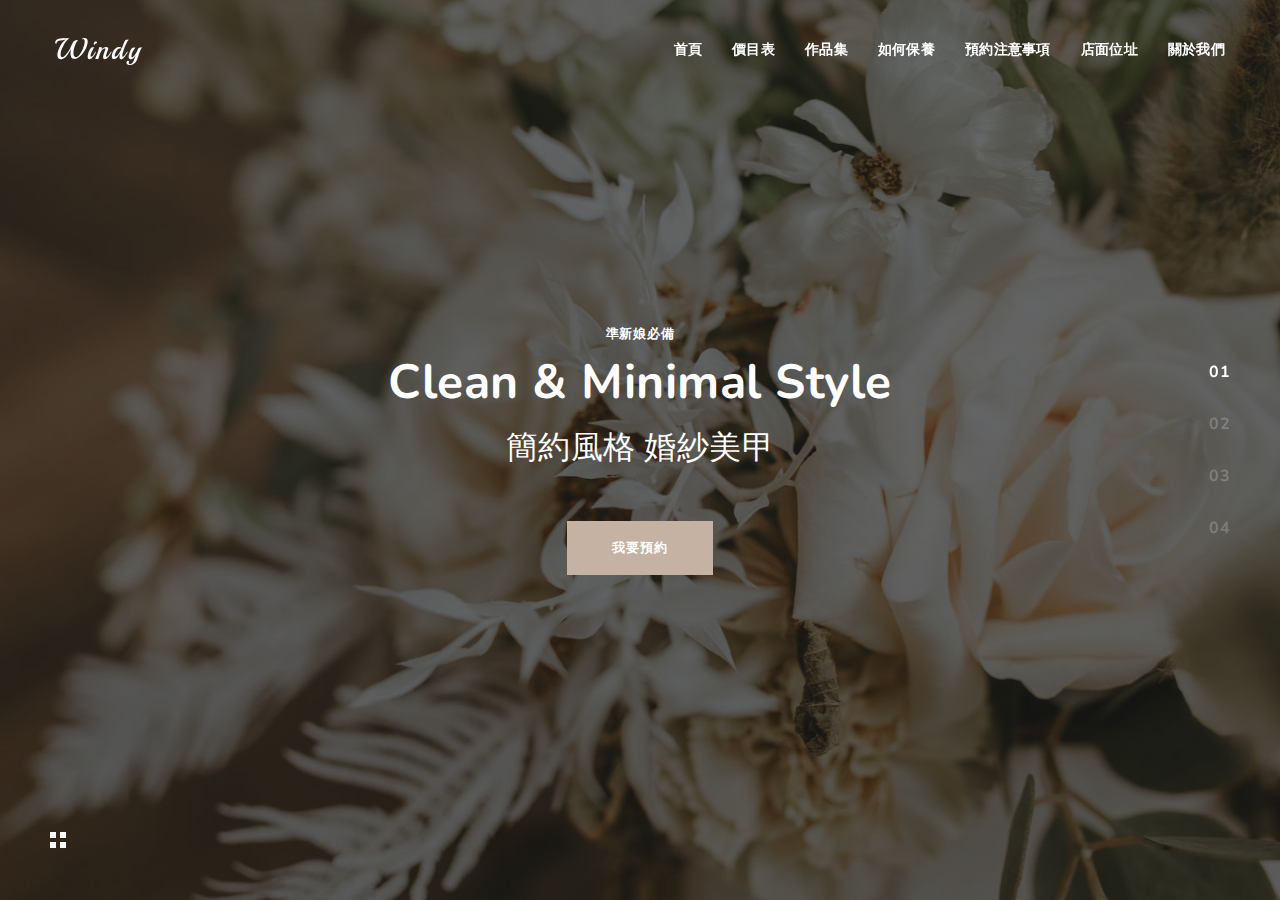
==== commit c1685bcb: "rename the shop name" ====
--- a/index.html
+++ b/index.html
@@ -5,7 +5,7 @@
     <meta charset="utf-8">
     <meta http-equiv="X-UA-Compatible" content="IE=edge">
 
-    <title>Mini_shop | Welcome to Mini_shop</title>
+    <title>維品法式藝術指甲 | Welcome to 維品法式藝術指甲</title>
     <meta name="author" content="柴柴網頁設計">
     <meta name="keywords" content="網頁設計,網站架設,個人形象網站,品牌官網,LOGO設計">
     <meta name="format-detection" content="telephone=no">
@@ -73,7 +73,7 @@
         <nav class="dk-navbar dk-navbar-fixed dk-navbar-transparent dk-navbar-white dk-navbar-lg-fullscreen">
             <div class="container">
                 <div class="dk-nav-content">
-                    <a href="index.html" class="dk-nav-logo">Mini_shop.</a>
+                    <a href="index.html" class="dk-nav-logo">Windy</a>
                     <ul class="dk-nav dk-nav-align-right">  
                         <li class="">
                             <a href="index.html">
@@ -193,6 +193,9 @@
                         </div>
                     </div>
                 </div>
+
+
+                
                 
                 
                 <div class="swiper-slide">
